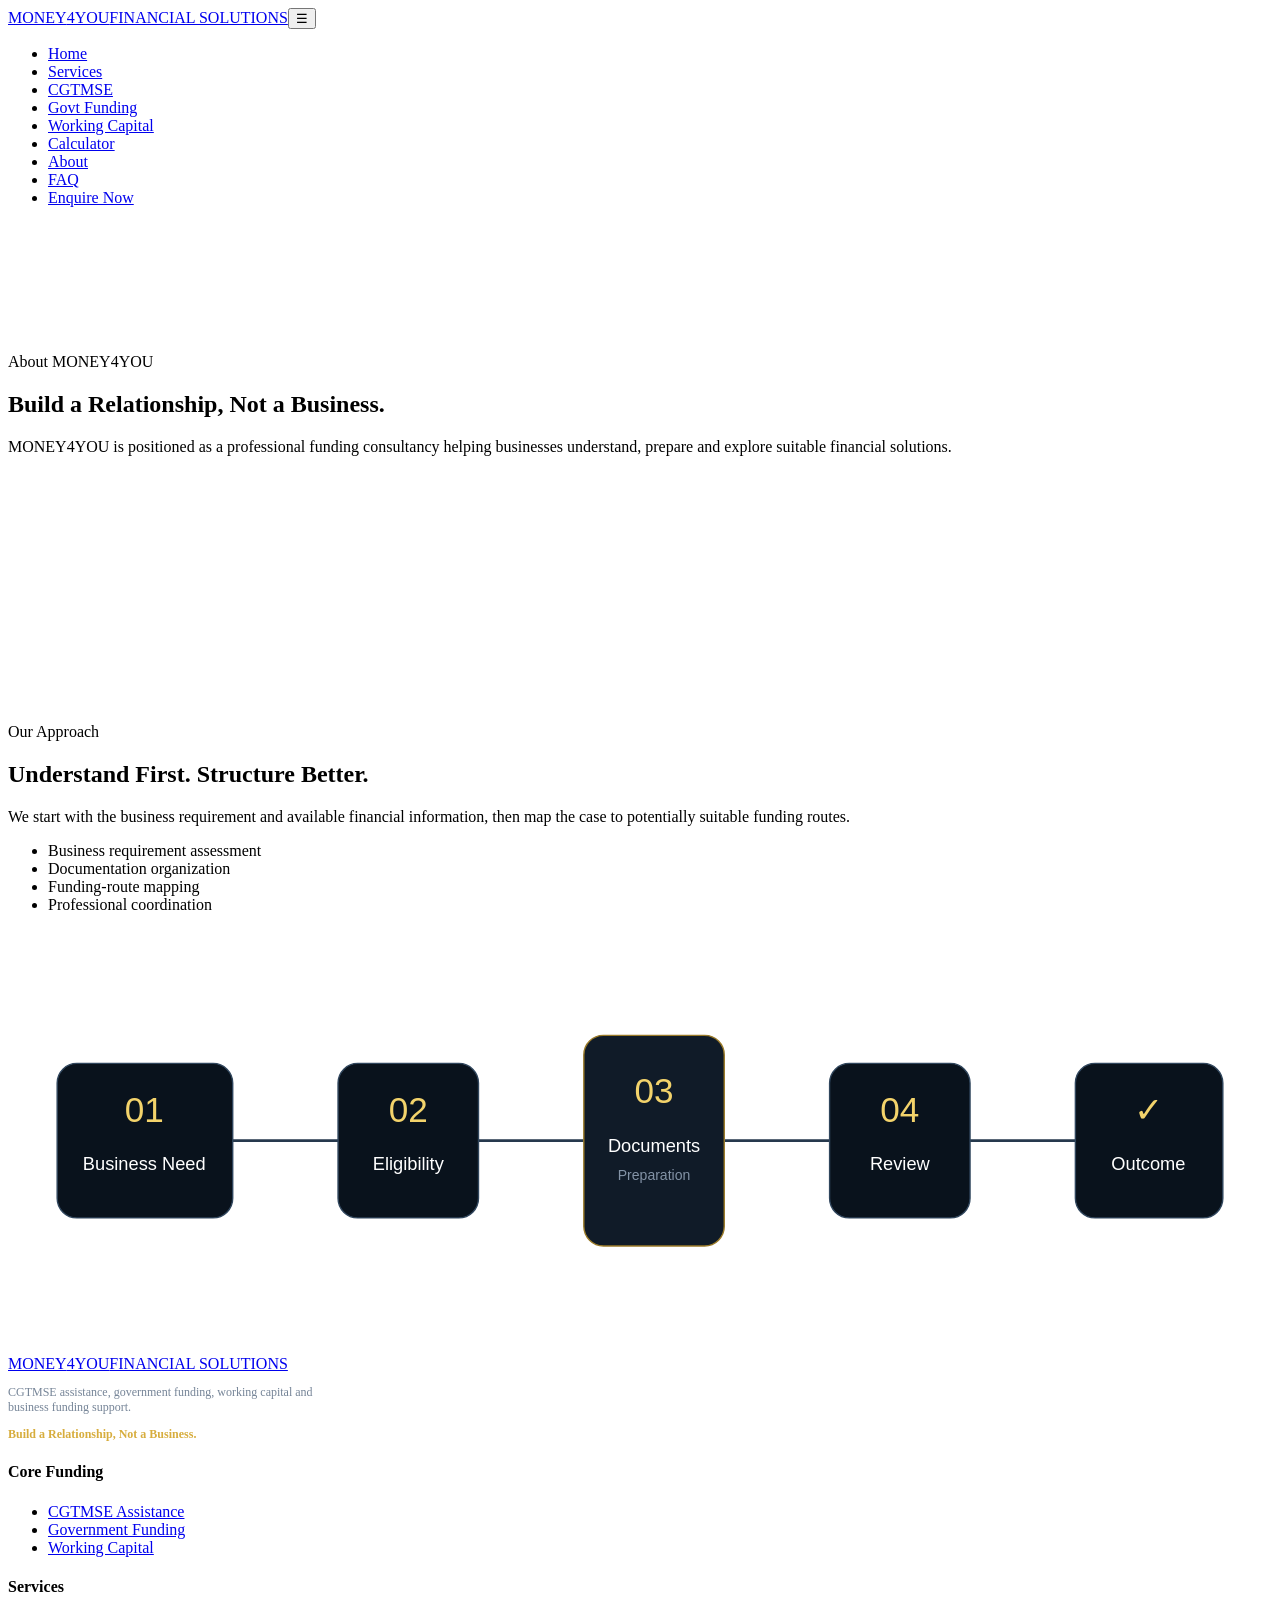
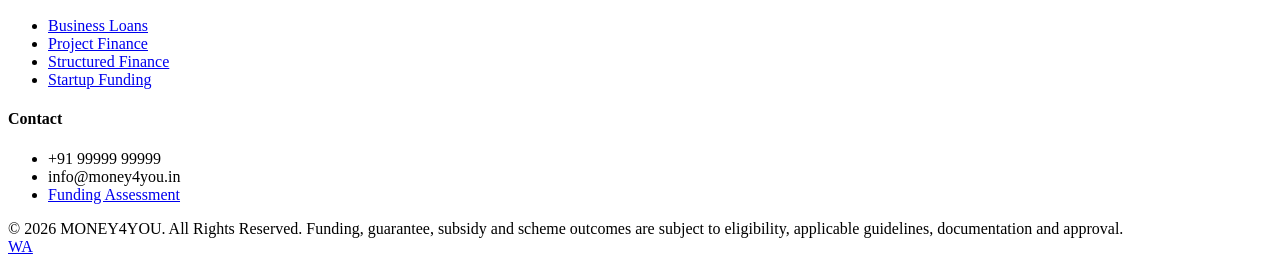
==== about.html @ 6f272cc8 "Add files via upload" ====
<!doctype html><html lang="en"><head><meta charset="utf-8"><meta name="viewport" content="width=device-width,initial-scale=1"><title>About MONEY4YOU</title><meta name="description" content="MONEY4YOU — CGTMSE assistance, government funding, working capital and business finance solutions."><link rel="stylesheet" href="css/style.css"></head><body><header class="site-header"><div class="container navbar"><a href="index.html" class="brand">MONEY<span class="four">4YOU</span><span class="brand-sub">FINANCIAL SOLUTIONS</span></a><button class="menu-btn" onclick="toggleMenu()">☰</button><div class="nav-wrap" id="navWrap"><nav><ul class="nav-links"><li><a class="" href="index.html">Home</a></li><li><a class="" href="services.html">Services</a></li><li><a class="" href="cgtmse.html">CGTMSE</a></li><li><a class="" href="govt-funding.html">Govt Funding</a></li><li><a class="" href="working-capital.html">Working Capital</a></li><li><a class="" href="calculator.html">Calculator</a></li><li><a class="active" href="about.html">About</a></li><li><a class="" href="faq.html">FAQ</a></li><li><a class="nav-cta" href="apply.html">Enquire Now</a></li></ul></nav></div></div></header><main><section class="hero" style="min-height:500px"><div class="container hero-inner" style="display:block;padding-top:130px"><div><div class="eyebrow">About MONEY4YOU</div><h1>Build a Relationship, <span class="gold">Not a Business.</span></h1><p class="hero-copy">MONEY4YOU is positioned as a professional funding consultancy helping businesses understand, prepare and explore suitable financial solutions.</p></div></div></section><section><div class="container two-col"><div class="copy"><div class="eyebrow">Our Approach</div><h2>Understand First. <span class="gold-text">Structure Better.</span></h2><p>We start with the business requirement and available financial information, then map the case to potentially suitable funding routes.</p><ul class="checks"><li>Business requirement assessment</li><li>Documentation organization</li><li>Funding-route mapping</li><li>Professional coordination</li></ul></div><div class="diagram"><svg viewBox="0 0 900 300" xmlns="http://www.w3.org/2000/svg"><g fill="none" stroke="#26394d" stroke-width="2"><path d="M160 150H235M335 150H410M510 150H585M685 150H760"/></g><g font-family="Arial" text-anchor="middle"><g><rect x="35" y="95" width="125" height="110" rx="14" fill="#09121c" stroke="#30465d"/><text x="97" y="137" fill="#f3d36b" font-size="25">01</text><text x="97" y="171" fill="#fff" font-size="13">Business Need</text></g><g><rect x="235" y="95" width="100" height="110" rx="14" fill="#09121c" stroke="#30465d"/><text x="285" y="137" fill="#f3d36b" font-size="25">02</text><text x="285" y="171" fill="#fff" font-size="13">Eligibility</text></g><g><rect x="410" y="75" width="100" height="150" rx="14" fill="#101b28" stroke="#9a7a28"/><text x="460" y="123" fill="#f3d36b" font-size="25">03</text><text x="460" y="158" fill="#fff" font-size="13">Documents</text><text x="460" y="178" fill="#8393a6" font-size="10">Preparation</text></g><g><rect x="585" y="95" width="100" height="110" rx="14" fill="#09121c" stroke="#30465d"/><text x="635" y="137" fill="#f3d36b" font-size="25">04</text><text x="635" y="171" fill="#fff" font-size="13">Review</text></g><g><rect x="760" y="95" width="105" height="110" rx="14" fill="#09121c" stroke="#30465d"/><text x="812" y="137" fill="#f3d36b" font-size="25">✓</text><text x="812" y="171" fill="#fff" font-size="13">Outcome</text></g></g></svg></div></div></section></main><footer><div class="container"><div class="footer-grid"><div><a class="brand" href="index.html">MONEY<span class="four">4YOU</span><span class="brand-sub">FINANCIAL SOLUTIONS</span></a><p style="color:#758497;font-size:12px;max-width:330px">CGTMSE assistance, government funding, working capital and business funding support.</p><p style="color:#d7ad3d;font-size:12px;font-weight:800">Build a Relationship, Not a Business.</p></div><div><h4>Core Funding</h4><ul><li><a href="cgtmse.html">CGTMSE Assistance</a></li><li><a href="govt-funding.html">Government Funding</a></li><li><a href="working-capital.html">Working Capital</a></li></ul></div><div><h4>Services</h4><ul><li><a href="services.html">Business Loans</a></li><li><a href="services.html">Project Finance</a></li><li><a href="services.html">Structured Finance</a></li><li><a href="services.html">Startup Funding</a></li></ul></div><div><h4>Contact</h4><ul><li>+91 99999 99999</li><li>info@money4you.in</li><li><a href="apply.html">Funding Assessment</a></li></ul></div></div><div class="footer-bottom">© 2026 MONEY4YOU. All Rights Reserved. Funding, guarantee, subsidy and scheme outcomes are subject to eligibility, applicable guidelines, documentation and approval.</div></div></footer><a class="whatsapp" href="https://wa.me/919999999999" target="_blank">WA</a><script src="js/main.js"></script></body></html>
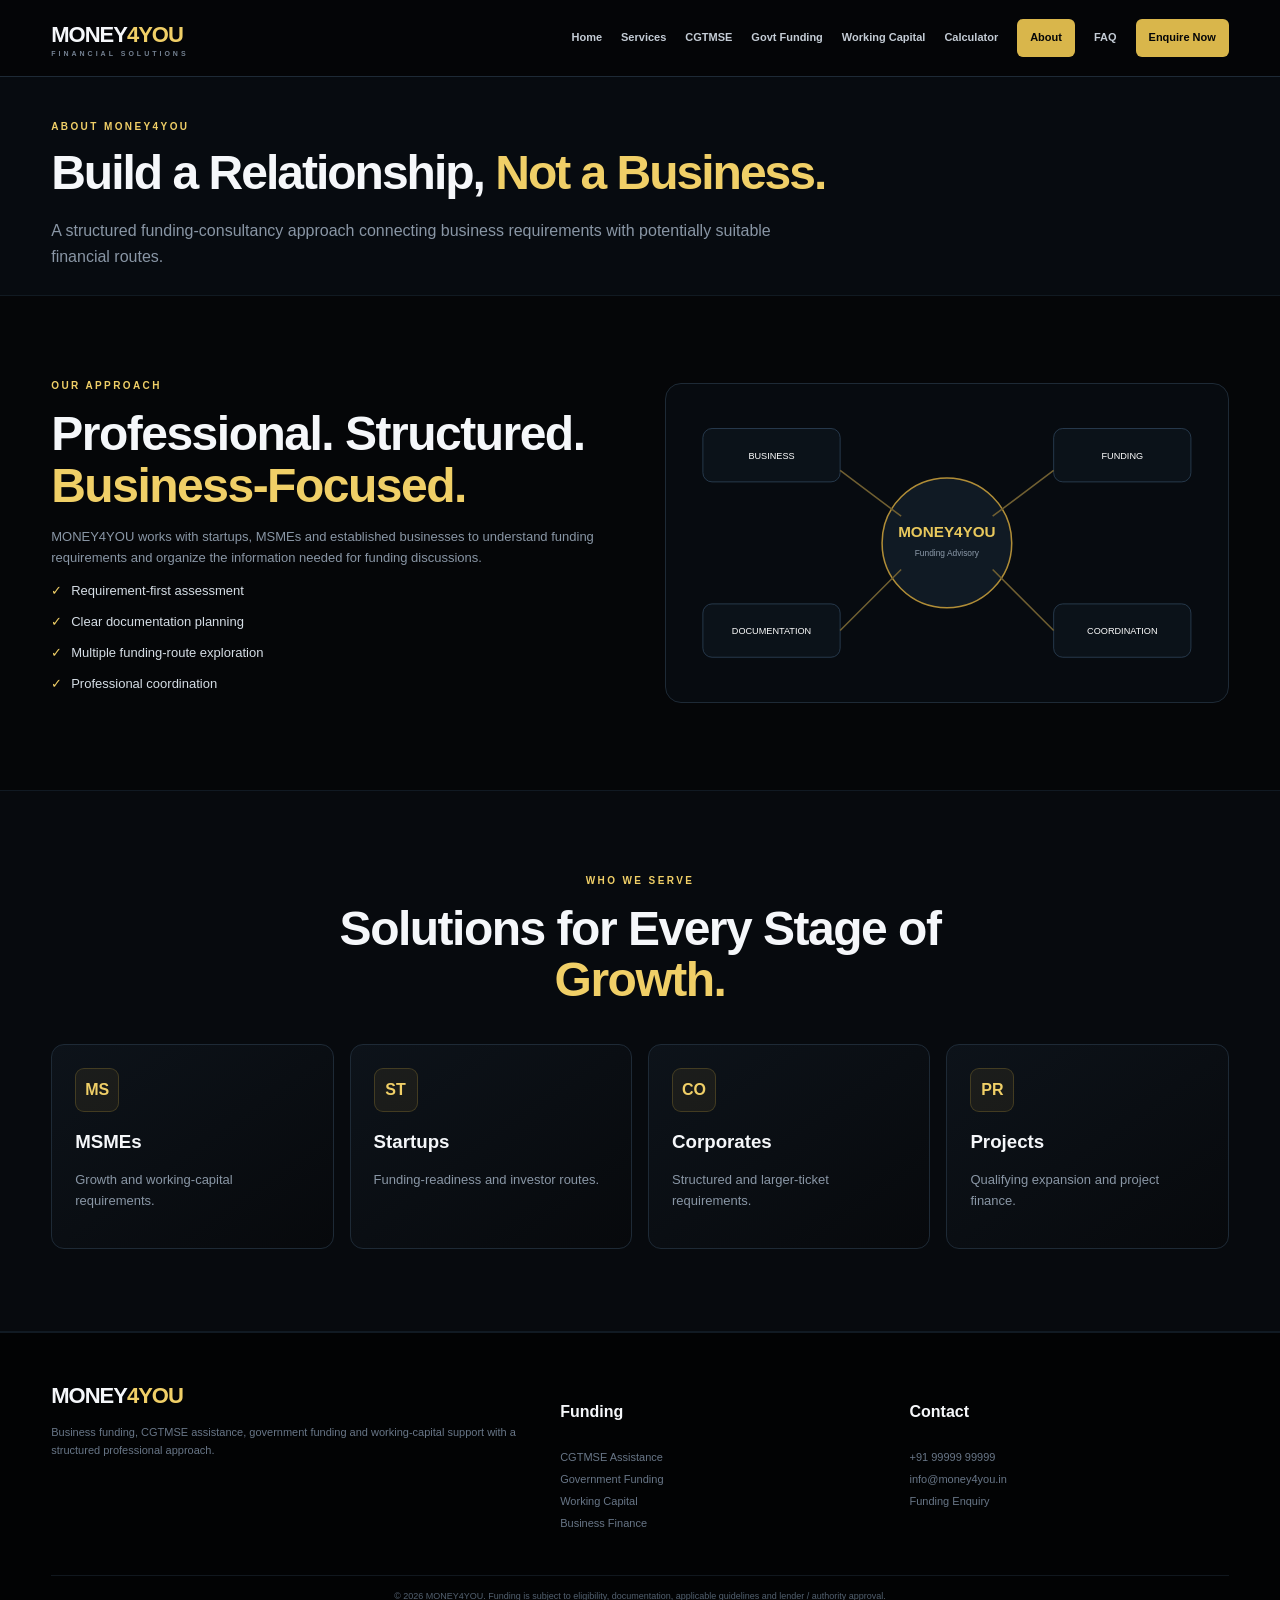
==== commit 727d7075: "Add files via upload" ====
--- a/about.html
+++ b/about.html
@@ -1 +1,10 @@
-<!doctype html><html lang="en"><head><meta charset="utf-8"><meta name="viewport" content="width=device-width,initial-scale=1"><title>About MONEY4YOU</title><meta name="description" content="MONEY4YOU — CGTMSE assistance, government funding, working capital and business finance solutions."><link rel="stylesheet" href="css/style.css"></head><body><header class="site-header"><div class="container navbar"><a href="index.html" class="brand">MONEY<span class="four">4YOU</span><span class="brand-sub">FINANCIAL SOLUTIONS</span></a><button class="menu-btn" onclick="toggleMenu()">☰</button><div class="nav-wrap" id="navWrap"><nav><ul class="nav-links"><li><a class="" href="index.html">Home</a></li><li><a class="" href="services.html">Services</a></li><li><a class="" href="cgtmse.html">CGTMSE</a></li><li><a class="" href="govt-funding.html">Govt Funding</a></li><li><a class="" href="working-capital.html">Working Capital</a></li><li><a class="" href="calculator.html">Calculator</a></li><li><a class="active" href="about.html">About</a></li><li><a class="" href="faq.html">FAQ</a></li><li><a class="nav-cta" href="apply.html">Enquire Now</a></li></ul></nav></div></div></header><main><section class="hero" style="min-height:500px"><div class="container hero-inner" style="display:block;padding-top:130px"><div><div class="eyebrow">About MONEY4YOU</div><h1>Build a Relationship, <span class="gold">Not a Business.</span></h1><p class="hero-copy">MONEY4YOU is positioned as a professional funding consultancy helping businesses understand, prepare and explore suitable financial solutions.</p></div></div></section><section><div class="container two-col"><div class="copy"><div class="eyebrow">Our Approach</div><h2>Understand First. <span class="gold-text">Structure Better.</span></h2><p>We start with the business requirement and available financial information, then map the case to potentially suitable funding routes.</p><ul class="checks"><li>Business requirement assessment</li><li>Documentation organization</li><li>Funding-route mapping</li><li>Professional coordination</li></ul></div><div class="diagram"><svg viewBox="0 0 900 300" xmlns="http://www.w3.org/2000/svg"><g fill="none" stroke="#26394d" stroke-width="2"><path d="M160 150H235M335 150H410M510 150H585M685 150H760"/></g><g font-family="Arial" text-anchor="middle"><g><rect x="35" y="95" width="125" height="110" rx="14" fill="#09121c" stroke="#30465d"/><text x="97" y="137" fill="#f3d36b" font-size="25">01</text><text x="97" y="171" fill="#fff" font-size="13">Business Need</text></g><g><rect x="235" y="95" width="100" height="110" rx="14" fill="#09121c" stroke="#30465d"/><text x="285" y="137" fill="#f3d36b" font-size="25">02</text><text x="285" y="171" fill="#fff" font-size="13">Eligibility</text></g><g><rect x="410" y="75" width="100" height="150" rx="14" fill="#101b28" stroke="#9a7a28"/><text x="460" y="123" fill="#f3d36b" font-size="25">03</text><text x="460" y="158" fill="#fff" font-size="13">Documents</text><text x="460" y="178" fill="#8393a6" font-size="10">Preparation</text></g><g><rect x="585" y="95" width="100" height="110" rx="14" fill="#09121c" stroke="#30465d"/><text x="635" y="137" fill="#f3d36b" font-size="25">04</text><text x="635" y="171" fill="#fff" font-size="13">Review</text></g><g><rect x="760" y="95" width="105" height="110" rx="14" fill="#09121c" stroke="#30465d"/><text x="812" y="137" fill="#f3d36b" font-size="25">✓</text><text x="812" y="171" fill="#fff" font-size="13">Outcome</text></g></g></svg></div></div></section></main><footer><div class="container"><div class="footer-grid"><div><a class="brand" href="index.html">MONEY<span class="four">4YOU</span><span class="brand-sub">FINANCIAL SOLUTIONS</span></a><p style="color:#758497;font-size:12px;max-width:330px">CGTMSE assistance, government funding, working capital and business funding support.</p><p style="color:#d7ad3d;font-size:12px;font-weight:800">Build a Relationship, Not a Business.</p></div><div><h4>Core Funding</h4><ul><li><a href="cgtmse.html">CGTMSE Assistance</a></li><li><a href="govt-funding.html">Government Funding</a></li><li><a href="working-capital.html">Working Capital</a></li></ul></div><div><h4>Services</h4><ul><li><a href="services.html">Business Loans</a></li><li><a href="services.html">Project Finance</a></li><li><a href="services.html">Structured Finance</a></li><li><a href="services.html">Startup Funding</a></li></ul></div><div><h4>Contact</h4><ul><li>+91 99999 99999</li><li>info@money4you.in</li><li><a href="apply.html">Funding Assessment</a></li></ul></div></div><div class="footer-bottom">© 2026 MONEY4YOU. All Rights Reserved. Funding, guarantee, subsidy and scheme outcomes are subject to eligibility, applicable guidelines, documentation and approval.</div></div></footer><a class="whatsapp" href="https://wa.me/919999999999" target="_blank">WA</a><script src="js/main.js"></script></body></html>+<!doctype html><html lang="en"><head><meta charset="UTF-8"><meta name="viewport" content="width=device-width,initial-scale=1.0"><meta name="description" content="MONEY4YOU business funding, CGTMSE, government funding and working capital assistance."><title>MONEY4YOU | About Us</title><link rel="stylesheet" href="style.css"></head><body><header class="header"><div class="container navwrap"><a class="logo" href="index.html">MONEY<span>4YOU</span><small class="tag">FINANCIAL SOLUTIONS</small></a><button class="menu" onclick="document.querySelector('.nav').classList.toggle('open')">☰</button><nav class="nav">
+<a class="" href="index.html">Home</a>
+<a class="" href="services.html">Services</a>
+<a class="" href="cgtmse.html">CGTMSE</a>
+<a class="" href="govt-funding.html">Govt Funding</a>
+<a class="" href="working-capital.html">Working Capital</a>
+<a class="" href="calculator.html">Calculator</a>
+<a class="active" href="about.html">About</a>
+<a class="" href="faq.html">FAQ</a>
+<a class="cta" href="apply.html">Enquire Now</a></nav></div></header><main><section class="breadcrumb"><div class="container"><div class="eyebrow">About MONEY4YOU</div><h1>Build a Relationship, <span class="gold">Not a Business.</span></h1><p>A structured funding-consultancy approach connecting business requirements with potentially suitable financial routes.</p></div></section><section><div class="container split"><div class="copy"><div class="eyebrow">Our Approach</div><h2>Professional. Structured. <span class="gold">Business-Focused.</span></h2><p>MONEY4YOU works with startups, MSMEs and established businesses to understand funding requirements and organize the information needed for funding discussions.</p><ul class="list"><li>Requirement-first assessment</li><li>Clear documentation planning</li><li>Multiple funding-route exploration</li><li>Professional coordination</li></ul></div><div class="diagram"><svg viewBox="0 0 700 380" xmlns="http://www.w3.org/2000/svg"><g font-family="Arial" text-anchor="middle"><circle cx="350" cy="190" r="85" fill="#101a24" stroke="#b08d37" stroke-width="2"/><text x="350" y="182" fill="#e8c85c" font-size="20" font-weight="700">MONEY4YOU</text><text x="350" y="207" fill="#8c9aaa" font-size="11">Funding Advisory</text><g fill="#0b1219" stroke="#30465c"><rect x="30" y="40" width="180" height="70" rx="12"/><rect x="490" y="40" width="180" height="70" rx="12"/><rect x="30" y="270" width="180" height="70" rx="12"/><rect x="490" y="270" width="180" height="70" rx="12"/></g><g fill="#fff" font-size="12"><text x="120" y="80">BUSINESS</text><text x="580" y="80">FUNDING</text><text x="120" y="310">DOCUMENTATION</text><text x="580" y="310">COORDINATION</text></g><g stroke="#705f31" stroke-width="2"><path d="M210 95L290 155M490 95L410 155M210 305L290 225M490 305L410 225"/></g></g></svg></div></div></section><section class="dark"><div class="container"><div class="sectionhead"><div class="eyebrow">Who We Serve</div><h2>Solutions for Every Stage of <span class="gold">Growth.</span></h2></div><div class="grid4"><div class="card"><div class="icon">MS</div><h3>MSMEs</h3><p>Growth and working-capital requirements.</p></div><div class="card"><div class="icon">ST</div><h3>Startups</h3><p>Funding-readiness and investor routes.</p></div><div class="card"><div class="icon">CO</div><h3>Corporates</h3><p>Structured and larger-ticket requirements.</p></div><div class="card"><div class="icon">PR</div><h3>Projects</h3><p>Qualifying expansion and project finance.</p></div></div></div></section></main><footer><div class="container"><div class="footergrid"><div><div class="logo">MONEY<span>4YOU</span></div><p>Business funding, CGTMSE assistance, government funding and working-capital support with a structured professional approach.</p></div><div><h4>Funding</h4><ul><li><a href="cgtmse.html">CGTMSE Assistance</a></li><li><a href="govt-funding.html">Government Funding</a></li><li><a href="working-capital.html">Working Capital</a></li><li><a href="services.html">Business Finance</a></li></ul></div><div><h4>Contact</h4><ul><li>+91 99999 99999</li><li>info@money4you.in</li><li><a href="apply.html">Funding Enquiry</a></li></ul></div></div><div class="copyright">© 2026 MONEY4YOU. Funding is subject to eligibility, documentation, applicable guidelines and lender / authority approval.</div></div></footer><script src="main.js"></script></body></html>
--- a/style.css
+++ b/style.css
@@ -0,0 +1,13 @@
+
+:root{--bg:#050608;--panel:#0b0f14;--panel2:#0e141b;--gold:#d9b64b;--gold2:#f0cf67;--text:#f5f7fa;--muted:#8996a5;--line:#1e2a36;--blue:#10263e}
+*{box-sizing:border-box}html{scroll-behavior:smooth}body{margin:0;background:var(--bg);color:var(--text);font-family:Inter,Arial,Helvetica,sans-serif;line-height:1.6}a{color:inherit;text-decoration:none}.container{width:min(1180px,92%);margin:auto}
+.header{position:sticky;top:0;z-index:100;background:rgba(5,6,8,.96);backdrop-filter:blur(12px);border-bottom:1px solid var(--line)}.navwrap{height:76px;display:flex;align-items:center;justify-content:space-between}.logo{font-size:22px;font-weight:900;letter-spacing:-1px}.logo span,.gold{color:var(--gold2)}.tag{display:block;color:#758292;font-size:7px;letter-spacing:3px;text-align:right;margin-top:-4px}.nav{display:flex;align-items:center;gap:19px}.nav a{font-size:11px;color:#c4ccd5;font-weight:700}.nav a:hover{color:var(--gold2)}.nav .active,.nav .cta{color:#050608;background:var(--gold);padding:10px 13px;border-radius:6px}.menu{display:none;background:#0c131b;color:#fff;border:1px solid #304153;border-radius:6px;padding:8px 11px}
+.hero{min-height:650px;background:radial-gradient(circle at 78% 35%,#d9b64b13,transparent 25%),linear-gradient(115deg,#030405,#07101a 58%,#0a2440)}.hero-grid{min-height:650px;display:grid;grid-template-columns:1fr 1fr;align-items:center;gap:55px}.eyebrow{font-size:10px;color:var(--gold2);letter-spacing:2.4px;text-transform:uppercase;font-weight:900;margin-bottom:14px}h1{font-size:clamp(45px,6vw,74px);line-height:1.02;letter-spacing:-3px;margin:0 0 20px}h2{font-size:clamp(32px,4vw,48px);line-height:1.08;letter-spacing:-1.5px;margin:0 0 15px}h3{margin:0 0 8px}.lead{color:#b9c3ce;max-width:690px;font-size:15px}.buttons{display:flex;gap:12px;flex-wrap:wrap;margin-top:26px}.btn{display:inline-flex;align-items:center;justify-content:center;padding:12px 17px;border-radius:7px;font-size:11px;font-weight:900}.btn-gold{background:var(--gold);color:#050608}.btn-outline{border:1px solid #405268;background:#08111a}.checks{display:flex;gap:14px;flex-wrap:wrap;margin-top:21px;color:#d8e0e7;font-size:10px;font-weight:700}.checks span:before{content:"✓";display:inline-grid;place-items:center;width:15px;height:15px;background:#fff;color:#000;border-radius:50%;margin-right:5px;font-size:8px}
+.dashboard{border:1px solid #38536d;background:linear-gradient(145deg,#173858,#070c12);border-radius:20px;padding:23px;box-shadow:0 35px 90px #0009}.dashhead{display:flex;justify-content:space-between;gap:20px;margin-bottom:12px}.dashsmall{font-size:9px;color:#9eacba;letter-spacing:1px;text-transform:uppercase}.dashtitle{font-size:19px;font-weight:900}.pill{font-size:8px;color:var(--gold2);border:1px solid #79652c;border-radius:30px;padding:5px 8px;height:max-content}.chart{border:1px solid #25384b;background:#05090d;border-radius:10px;padding:10px}.chart svg{width:100%;display:block}.dashstats{display:grid;grid-template-columns:repeat(3,1fr);gap:8px;margin-top:9px}.mini{background:#05080b;border:1px solid #1d2a36;border-radius:7px;padding:10px}.mini b{display:block;font-size:13px}.mini small{font-size:8px;color:#718092}
+section{padding:82px 0}.dark{background:#070a0e;border-top:1px solid #111a23;border-bottom:1px solid #111a23}.sectionhead{text-align:center;max-width:740px;margin:0 auto 38px}.sectionhead p,.card p,.copy p{color:var(--muted);font-size:13px}.grid3{display:grid;grid-template-columns:repeat(3,1fr);gap:18px}.grid4{display:grid;grid-template-columns:repeat(4,1fr);gap:16px}.card{background:linear-gradient(145deg,#0d131a,#07090c);border:1px solid var(--line);border-radius:13px;padding:23px}.card:hover{border-color:#816c30;transform:translateY(-2px);transition:.2s}.icon{width:44px;height:44px;display:grid;place-items:center;border-radius:9px;color:var(--gold2);background:#d9b64b12;border:1px solid #806b2e66;font-weight:900;margin-bottom:15px}.split{display:grid;grid-template-columns:1fr 1fr;gap:50px;align-items:center}.diagram{background:#070b10;border:1px solid var(--line);border-radius:16px;padding:14px}.diagram svg{width:100%;display:block}.list{padding:0;list-style:none;color:#d5dde5;font-size:13px}.list li{margin:10px 0}.list li:before{content:"✓";color:var(--gold2);margin-right:9px}
+.breadcrumb{padding:42px 0 10px;background:#070b10;border-bottom:1px solid #111a22}.breadcrumb h1{font-size:48px;letter-spacing:-2px}.breadcrumb p{color:var(--muted);max-width:720px}.feature{display:grid;grid-template-columns:1fr 1fr;gap:20px}.feature .card{min-height:180px}.number{font-size:28px;color:var(--gold2);font-weight:900}.process{display:grid;grid-template-columns:repeat(4,1fr);gap:12px}.step{position:relative;padding:22px;background:#0a0f15;border:1px solid var(--line);border-radius:12px}.step:after{content:"→";position:absolute;right:-12px;top:45%;color:var(--gold2)}.step:last-child:after{display:none}
+.formbox{max-width:820px;margin:auto;background:#0b1016;border:1px solid #243343;border-radius:16px;padding:28px}.formgrid{display:grid;grid-template-columns:1fr 1fr;gap:14px}.field{display:flex;flex-direction:column;gap:6px}.field.full{grid-column:1/-1}.field label{font-size:10px;color:#b7c1cb;font-weight:800}.field input,.field select,.field textarea{width:100%;background:#05080c;color:#fff;border:1px solid #2a3a4b;border-radius:6px;padding:11px;font:inherit;font-size:12px}.field textarea{min-height:110px;resize:vertical}.notice{font-size:10px;color:#6f7d8c;margin-top:12px}
+details{background:#0b1016;border:1px solid var(--line);border-radius:9px;padding:15px 17px;margin:10px 0}summary{cursor:pointer;font-weight:800;font-size:13px}details p{color:var(--muted);font-size:12px}
+footer{padding:45px 0 18px;background:#020304;border-top:1px solid #111a23}.footergrid{display:grid;grid-template-columns:1.5fr 1fr 1fr;gap:30px}.footergrid p,.footergrid li{color:#687687;font-size:11px}.footergrid ul{list-style:none;padding:0;line-height:2}.copyright{text-align:center;border-top:1px solid #10171e;margin-top:25px;padding-top:13px;color:#536170;font-size:9px}
+@media(max-width:950px){.nav{gap:10px}.hero-grid{grid-template-columns:1fr;padding:75px 0}.dashboard{max-width:720px;margin:auto}.grid4{grid-template-columns:1fr 1fr}.process{grid-template-columns:1fr 1fr}.step:after{display:none}}
+@media(max-width:700px){.menu{display:block}.nav{display:none;position:absolute;top:76px;left:0;right:0;padding:17px 4%;background:#050608;border-bottom:1px solid var(--line);flex-direction:column;align-items:flex-start}.nav.open{display:flex}.nav .active,.nav .cta{padding:8px 11px}.hero-grid{min-height:auto}.hero{min-height:auto}.hero h1{font-size:45px;letter-spacing:-2px}.grid3,.grid4,.split,.feature,.footergrid,.formgrid,.process{grid-template-columns:1fr}.field.full{grid-column:auto}.breadcrumb h1{font-size:39px}.step:after{display:none}.float{display:none}.dashstats{grid-template-columns:1fr 1fr 1fr}}
